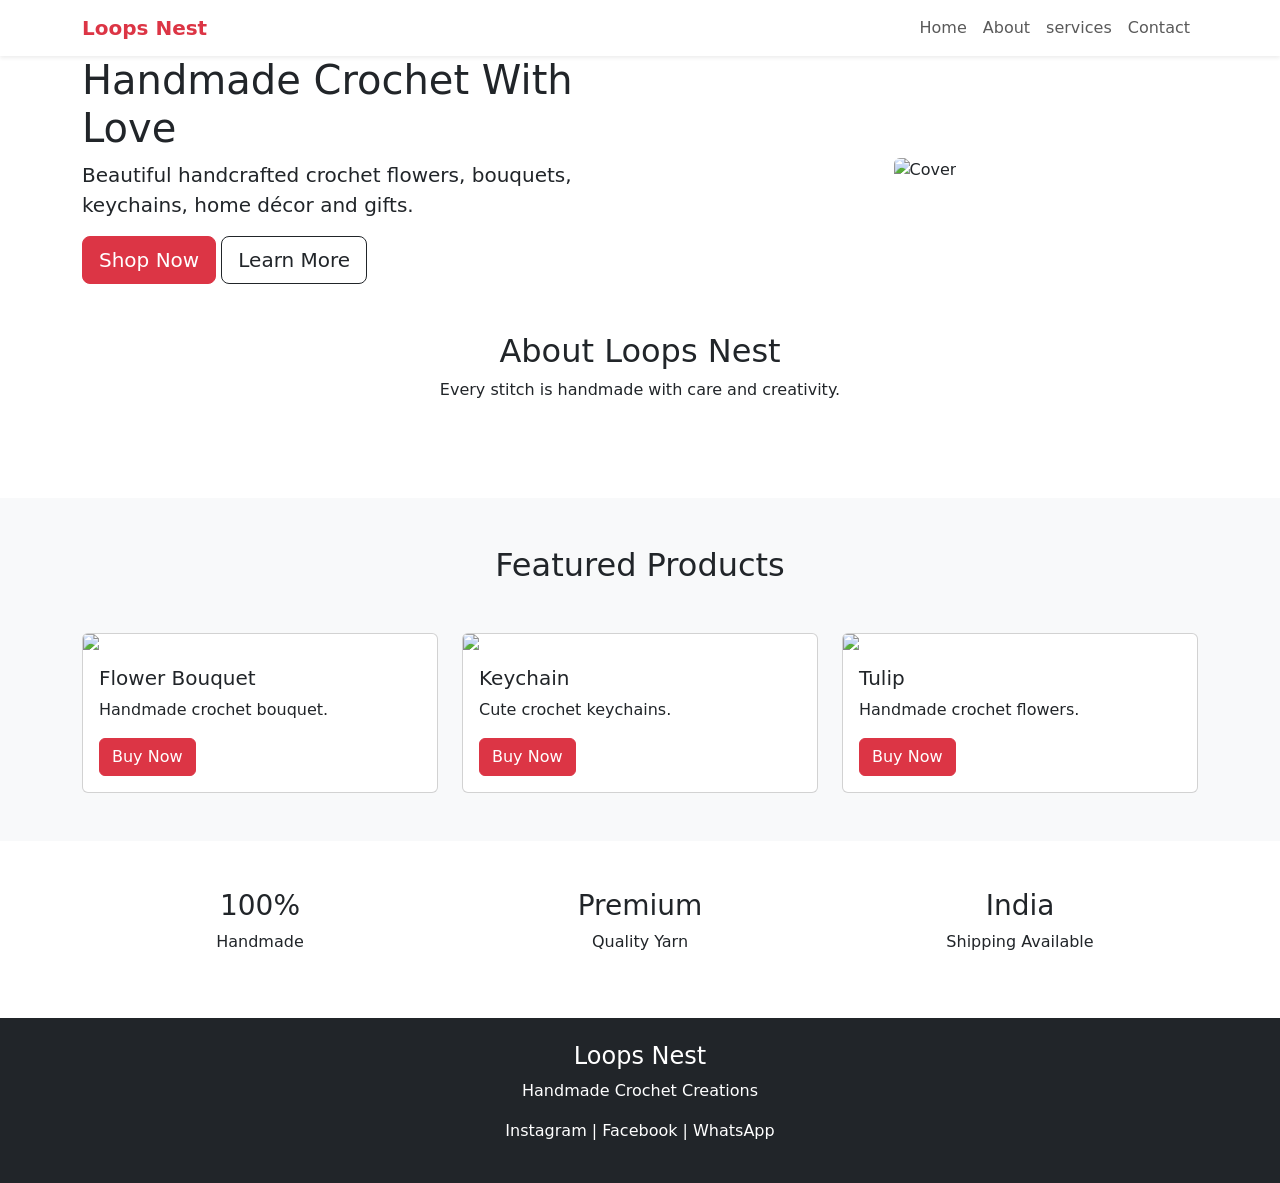
==== index.html @ 57b29804 "rename home to index" ====
<!DOCTYPE html>
<html lang="en">
<head>

<meta charset="UTF-8">
<meta name="viewport" content="width=device-width, initial-scale=1">

<title>Loops Nest</title>

<link href="https://cdn.jsdelivr.net/npm/bootstrap@5.3.3/dist/css/bootstrap.min.css" rel="stylesheet">

<link rel="stylesheet" href="home.css">

</head>

<body>

<!-- Navbar -->

<nav class="navbar navbar-expand-lg navbar-light bg-white shadow-sm sticky-top">

<div class="container">

<a class="navbar-brand fw-bold text-danger" href="#">Loops Nest</a>

<button class="navbar-toggler" data-bs-toggle="collapse" data-bs-target="#menu">
<span class="navbar-toggler-icon"></span>
</button>

<div class="collapse navbar-collapse" id="menu">

<ul class="navbar-nav ms-auto">

<li class="nav-item"><a class="nav-link" href="home.html">Home</a></li>

<li class="nav-item"><a class="nav-link" href="about.html">About</a></li>

<li class="nav-item"><a class="nav-link" href="services.html">services</a></li>

<li class="nav-item"><a class="nav-link" href="contact.html">Contact</a></li>

</ul>

</div>

</div>

</nav>

<!-- Cover -->

<section class="hero">

<div class="container">

<div class="row align-items-center">

<div class="col-lg-6">

<h1>Handmade Crochet With Love</h1>

<p class="lead">

Beautiful handcrafted crochet flowers, bouquets, keychains, home décor and gifts.

</p>

<a href="#" class="btn btn-danger btn-lg">Shop Now</a>

<a href="#" class="btn btn-outline-dark btn-lg">Learn More</a>

</div>

<div class="col-lg-6 text-center">

<img src="cover.jpeg" class="img-fluid rounded" alt="Cover">

</div>

</div>

</div>

</section>

<!-- About -->

<section class="py-5">

<div class="container">

<div class="text-center mb-5">

<h2>About Loops Nest</h2>

<p>

Every stitch is handmade with care and creativity.

</p>

</div>

</div>

</section>

<!-- Products -->

<section class="py-5 bg-light">

<div class="container">

<h2 class="text-center mb-5">Featured Products</h2>

<div class="row">

<div class="col-md-4">

<div class="card">

<img src="bouqet.jpeg" class="card-img-top">

<div class="card-body">

<h5>Flower Bouquet</h5>

<p>Handmade crochet bouquet.</p>

<button class="btn btn-danger">Buy Now</button>

</div>

</div>

</div>

<div class="col-md-4">

<div class="card">

<img src="keychain.jpeg" class="card-img-top">

<div class="card-body">

<h5>Keychain</h5>

<p>Cute crochet keychains.</p>

<button class="btn btn-danger">Buy Now</button>

</div>

</div>

</div>

<div class="col-md-4">

<div class="card">

<img src="tulip.jpeg" class="card-img-top">

<div class="card-body">

<h5>Tulip</h5>

<p>Handmade crochet flowers.</p>

<button class="btn btn-danger">Buy Now</button>

</div>

</div>

</div>

</div>

</div>

</section>

<!-- Why Choose -->

<section class="py-5">

<div class="container">

<div class="row text-center">

<div class="col-md-4">

<h3>100%</h3>

<p>Handmade</p>

</div>

<div class="col-md-4">

<h3>Premium</h3>

<p>Quality Yarn</p>

</div>

<div class="col-md-4">

<h3>India</h3>

<p>Shipping Available</p>

</div>

</div>

</div>

</section>

<!-- Footer -->

<footer class="bg-dark text-white text-center p-4">

<h4>Loops Nest</h4>

<p>Handmade Crochet Creations</p>

<p>Instagram | Facebook | WhatsApp</p>

</footer>

<script src="https://cdn.jsdelivr.net/npm/bootstrap@5.3.3/dist/js/bootstrap.bundle.min.js"></script>

</body>
</html>
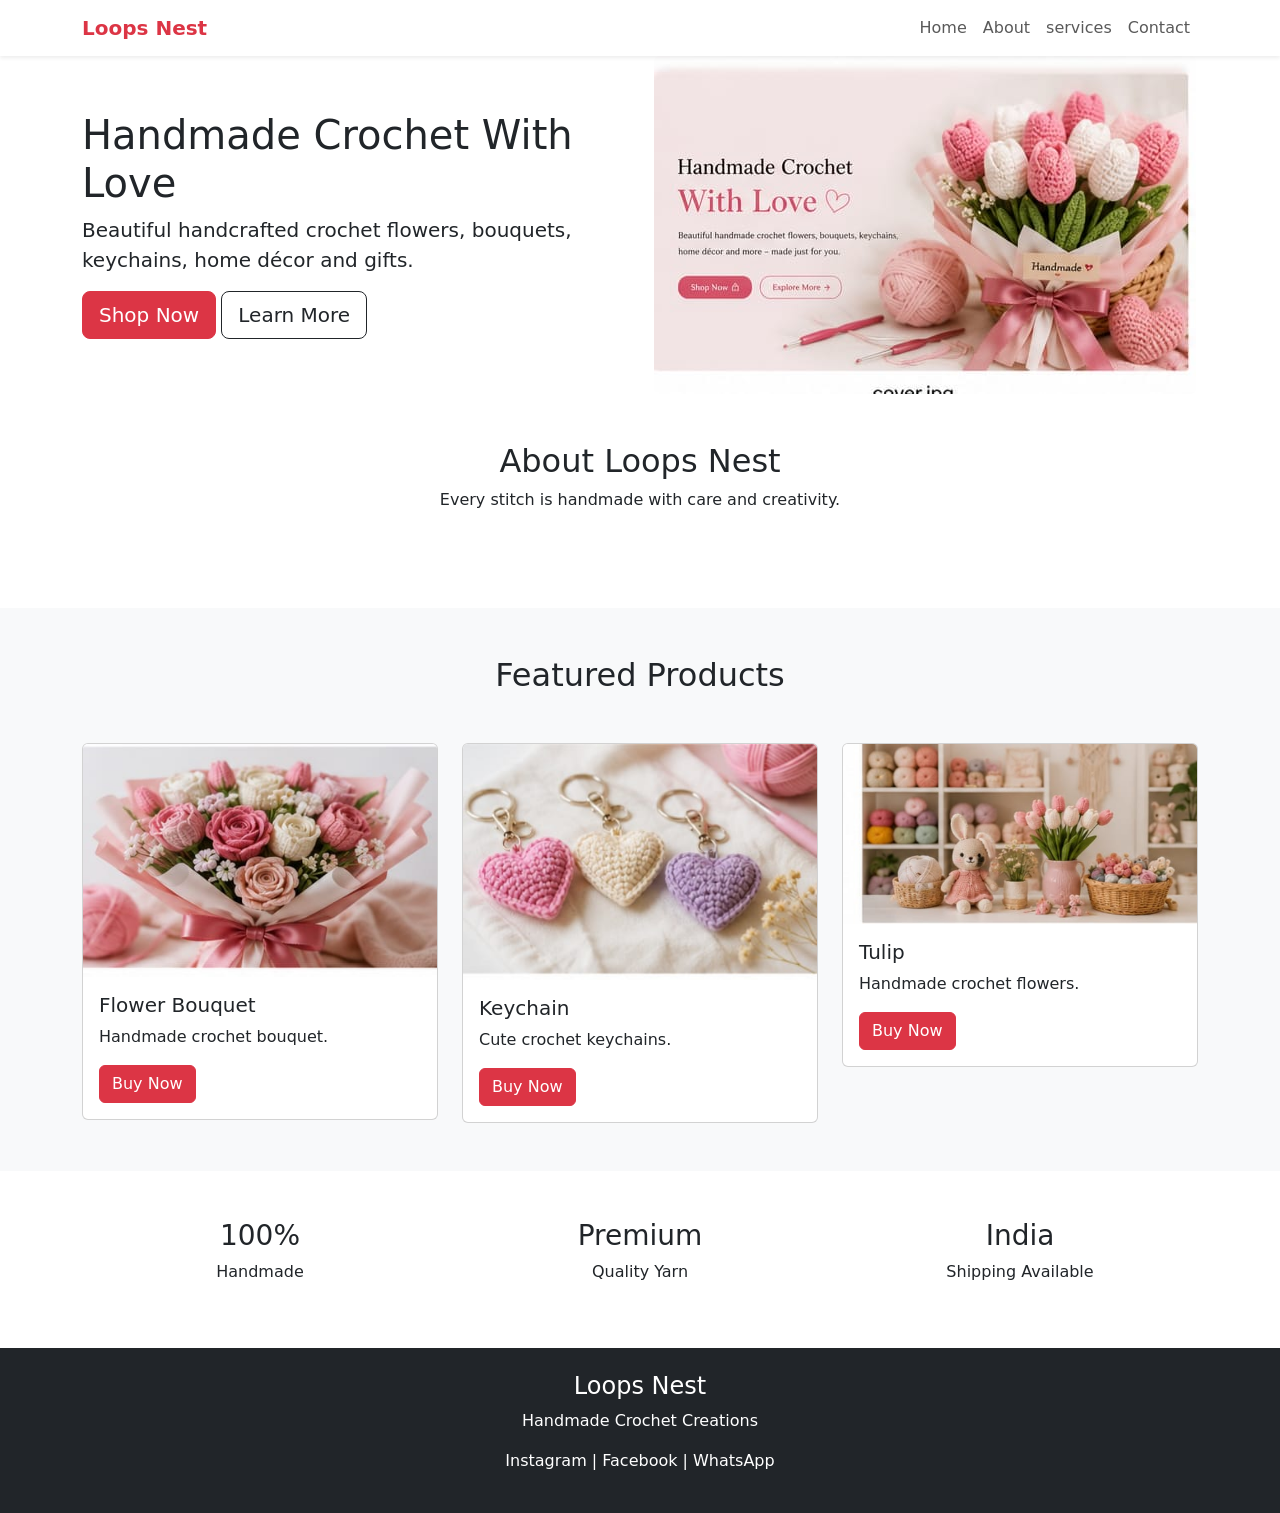
==== commit 96823f1b: "updated websites" ====
--- a/index.html
+++ b/index.html
@@ -73,7 +73,7 @@
 
 <div class="col-lg-6 text-center">
 
-<img src="cover.jpeg" class="img-fluid rounded" alt="Cover">
+<img src="images/cover.jpeg" class="img-fluid rounded" alt="Cover">
 
 </div>
 
@@ -119,7 +119,7 @@
 
 <div class="card">
 
-<img src="bouqet.jpeg" class="card-img-top">
+<img src="images/bouqet.jpeg" class="card-img-top">
 
 <div class="card-body">
 
@@ -139,7 +139,7 @@
 
 <div class="card">
 
-<img src="keychain.jpeg" class="card-img-top">
+<img src="images/keychain.jpeg" class="card-img-top">
 
 <div class="card-body">
 
@@ -159,7 +159,7 @@
 
 <div class="card">
 
-<img src="tulip.jpeg" class="card-img-top">
+<img src="images/tulip.jpeg" class="card-img-top">
 
 <div class="card-body">
 
